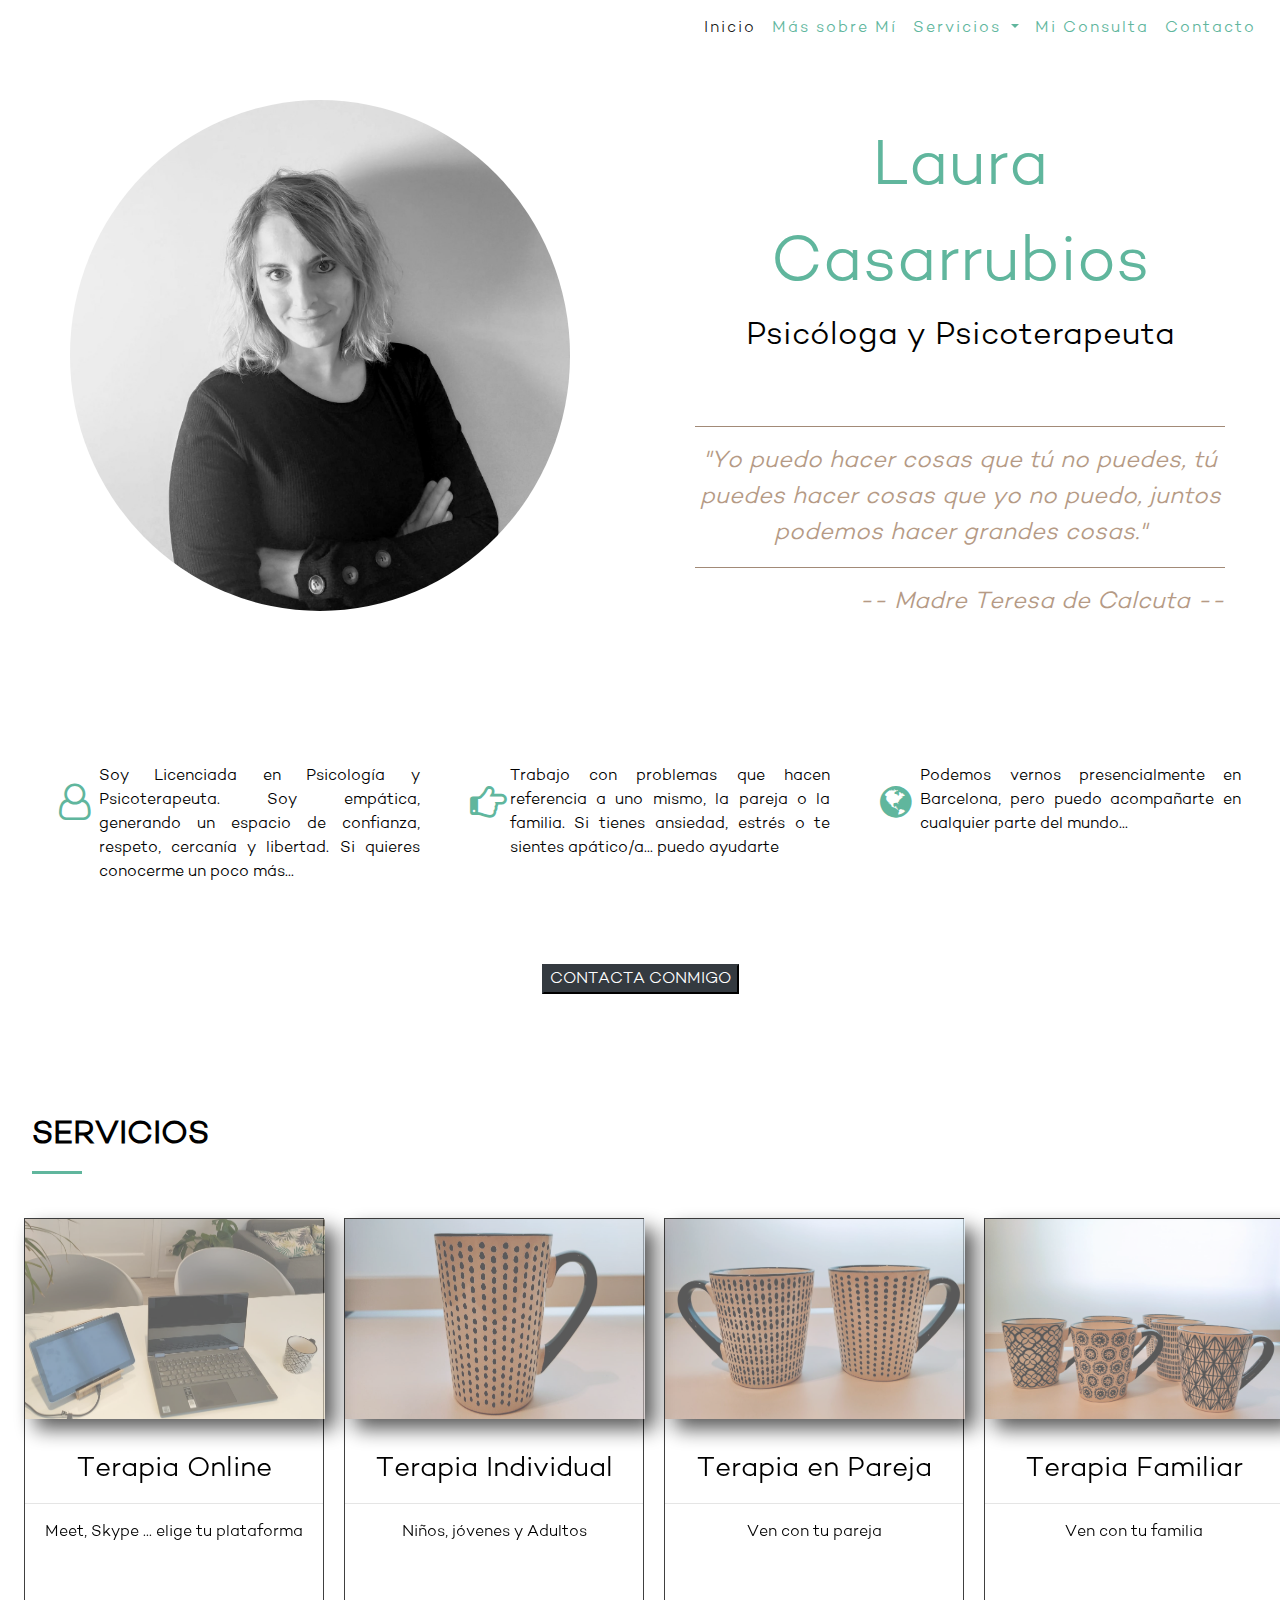
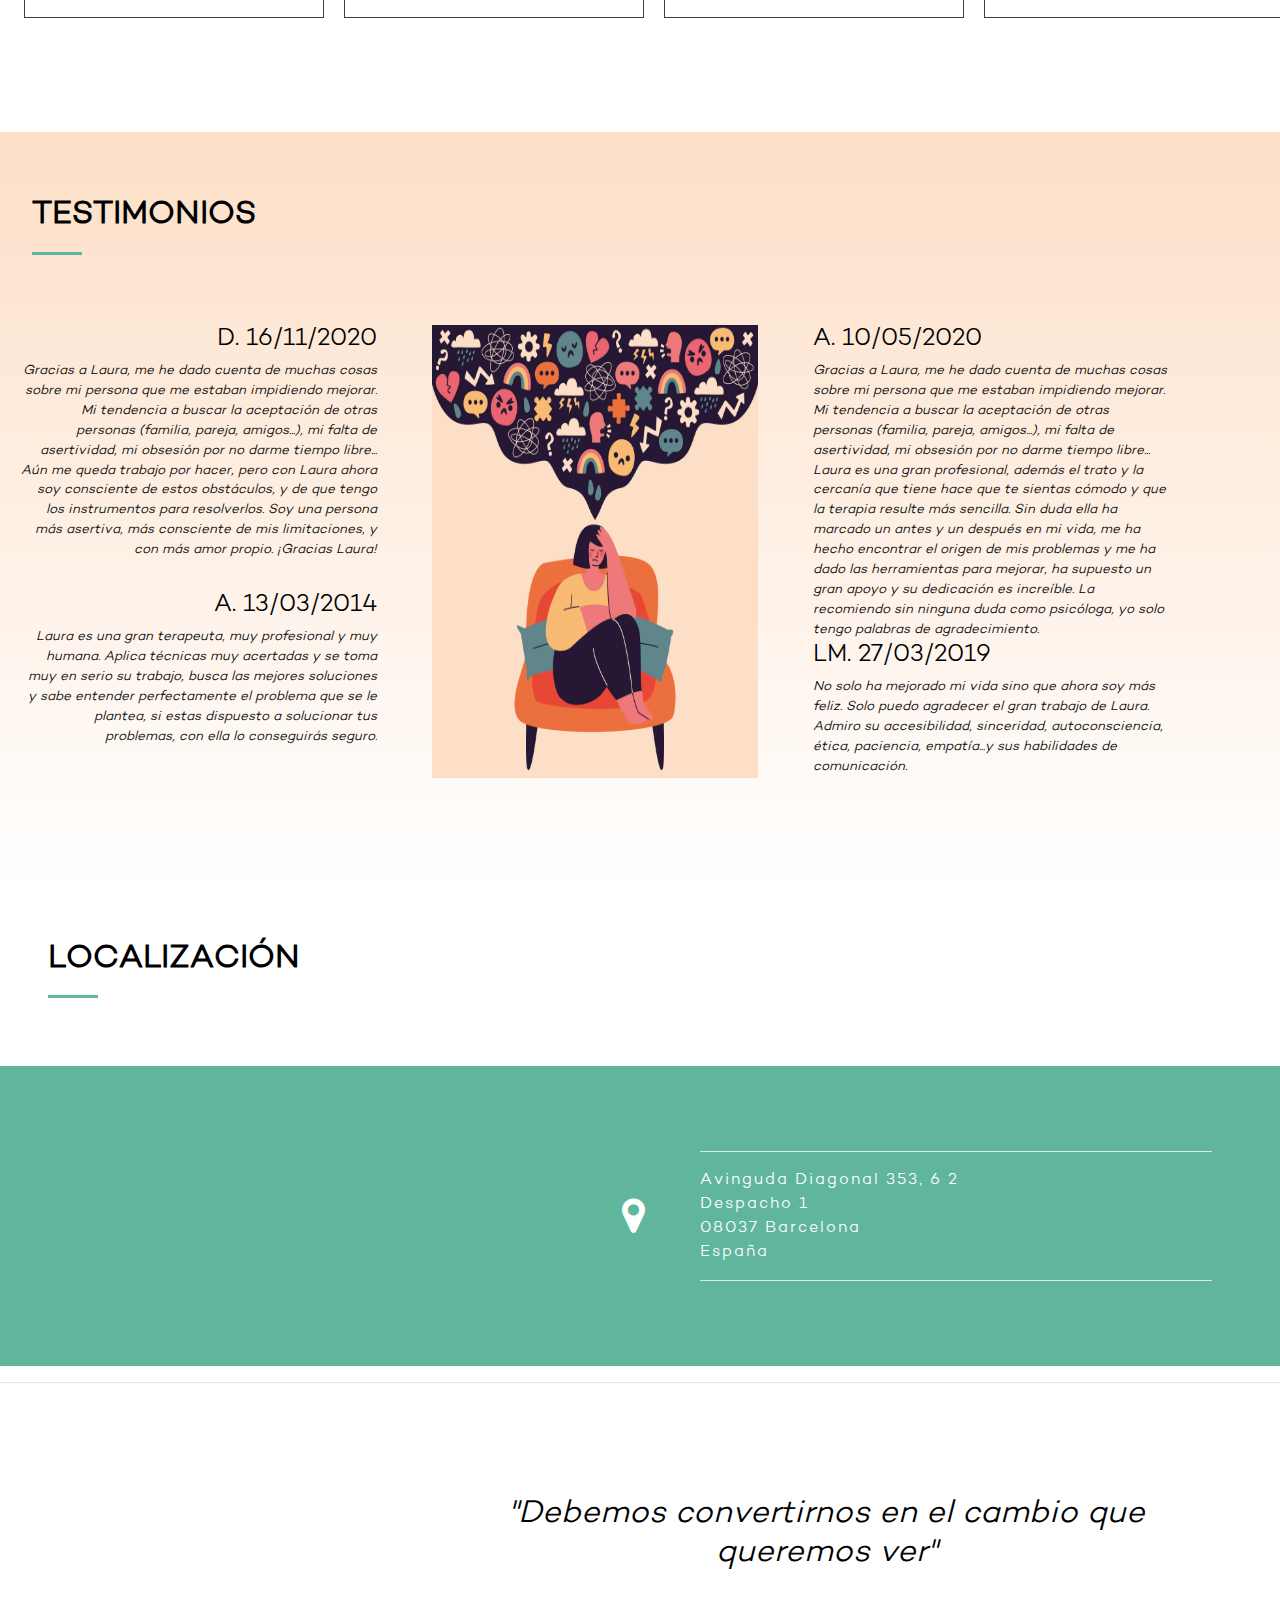
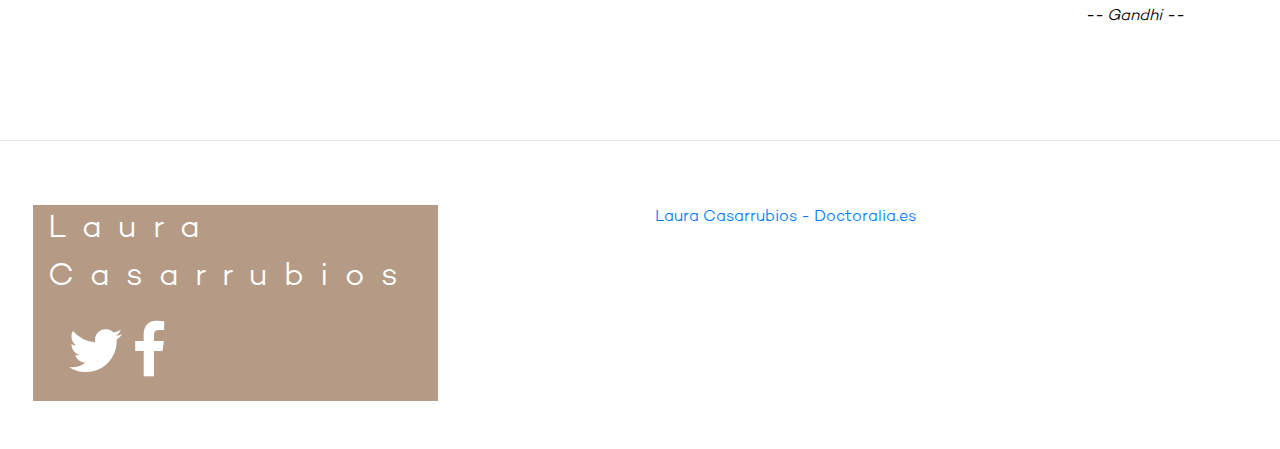
==== Index.html @ c4b0ca65 "Add files via upload" ====
<!DOCTYPE html PUBLIC "-//W3C//DTD XHTML 1.0 Transitional//EN" "http://www.w3.org/TR/xhtml1/DTD/xhtml1-transitional.dtd">
<html xmlns="http://www.w3.org/1999/xhtml"><!-- InstanceBegin template="/Templates/PlantillaPrincipal.dwt" codeOutsideHTMLIsLocked="false" -->
<head>
<meta charset="utf-8">
<meta http-equiv="Content-Type" content="text/html; charset=utf-8">
<meta name="viewport" content="width=device-width, initial-scale=1, shrink-to-fit=no">
    <link rel="icon" href="img/logo-lauracb.jpg">
    <!--ink href="../bootstrap/lobster/OFL.txt" rel="stylesheet"-->
	<title>Psicóloga Laura Casarrubios</title>
    <!-- Bootstrap core CSS -->
    <!--link rel="stylesheet" type="text/css" href="../bootstrap/lobster?family=Lobster"-->
    <!--link rel="stylesheet" href="https://cdnjs.cloudflare.com/ajax/libs/font-awesome/4.7.0/css/font-awesome.min.css"-->
	<link href="bootstrap/css/bootstrap2.css" rel="stylesheet" type="text/css">
    <link rel="stylesheet" href="font-awesome-4.7.0/css/font-awesome.min.css">

    <link rel="stylesheet" href="webfonts/Proza_Display/ProzaDisplay-SemiBold.otf">
    <!--link href="../aos/aos.css" rel="stylesheet"-->
         <script src="bootstrap/js/jquery.min.js"></script>
           <script src="bootstrap/js/bootstrap.min.js"></script>

<!-- InstanceBeginEditable name="doctitle" -->
<title>Laura Casarrubios</title>
<!-- InstanceEndEditable -->
<!-- InstanceBeginEditable name="head" -->
<!-- InstanceEndEditable -->
</head>
<body>
<nav class="navbar navbar-expand-lg navbar-light bg-white fixed-top" style="letter-spacing:2px; font:#60b69d">

		<!--img  class="navbar-brand d-inline-flex" style="max-width:60px" atl="Laura Casarrubios" src="../img/logo-lauracb.jpg"-->

        <button class="navbar-toggler" type="button" data-toggle="collapse" data-target="#navbarCollapse" aria-controls="navbarCollapse" aria-expanded="false" aria-label="Toggle navigation" target="_blank">
          <span class="navbar-toggler-icon"></span>
        </button>
        <div class="collapse navbar-collapse" id="navbarCollapse">
          <ul class="navbar-nav ml-auto justify-content-center">
           <li class="nav-item active">
              <a class="nav-link active" href="Index.html" target="_blank">Inicio<span class="sr-only">(current)</span></a>

            </li>
           <li class="nav-item">
              <a class="nav-link" href="Laura-Casarrubios.html">M&aacute;s sobre M&iacute; <span class="sr-only">(current)</span></a> 
            </li>

	     <li class="nav-item dropdown">
            <!--a class="nav-link dropdown-toggle" id="navbarDropdown" role="button" data-toggle="dropdown" aria-haspopup="true" aria-expanded="false"-->
            <a class="nav-link dropdown-toggle" href="Index.html" id="navbarDropdown" data-toggle="dropdown" aria-haspopup="true" aria-expanded="false">     
             Servicios<span class="sr-only">(current)</span>
            </a>
            <div class="dropdown-menu" aria-labelledby="navbarDropdown">
              <a class="dropdown-item" href="servicios.html#terapia-online">Terapia Online</a>
              <a class="dropdown-item" href="servicios.html#terapia-individual">Terapia Individual</a>
              <a class="dropdown-item" href="servicios.html#terapia-pareja">Terapia de Pareja</a>
              <a class="dropdown-item" href="servicios.html#terapia-familiar">Terapia familiar</a>
            </div>
      	</li>
        <li class="nav-item">
            <a class="nav-link" href="consulta.html">     
             Mi Consulta
            </a>
            <!--div class="dropdown-menu" aria-labelledby="navbarDropdown">
              <a class="dropdown-item" href="hola.html">Visitas en Bacelona</a>
            </div-->
      	</li>       
            <li class="nav-item">
              <a class="nav-link" href="contacto.html">Contacto<span class="sr-only">(current)</span></a> 
            </li>
            <!--li class="nav-item">
              <a class="nav-link" href="hola.html">El Blog<span class="sr-only">(current)</span></a> 
            </li-->
          </ul>
        </div>
     </nav>
     
      <main role="main">
	<!-- InstanceBeginEditable name="EditRegionBody3" -->
    
    <div class="container-fluid" style="padding-top:100px">
        <div class="row" style="position:relative;" id="portada">
        	<div class="col-12 col-lg-6 order-1" style="display:inline-block; text-align:center">
               <div style="display:block">	
               <!--img style="position:fixed; z-index: -1; padding-left: 200px;margin-top: -50px;" src="img/circulo400.png"-->
            	<img class="rounded-circle move" src="img/laura-casarrubios.jpg" style="max-width:500px">
               <h1 style="position:relative;margin-top: -180px;margin-left: 50px; z-index:-1; display:block" class="move2" id="axis2">¿Te puedo ayudar?</h1> 
               </div>
            </div>
           <div class="col-12 col-lg-6 order-2"  style="display:flex; align-items:center; justify-content:center">
           <div class="text-center" style="padding:20px">
           <!--text style="font-family:Lobster; color: #D7CABA--ee9b9b; font-size:xxx-large" >Laura Casarrubios</text-->
           
           <text style="color:#60b69d; font-size:4rem; text-align:center" >Laura Casarrubios</text>
           <br>
           		<text style="text-align: center; font-size:2rem">Psicóloga y Psicoterapeuta</text><br>
                <div>
              <div class="text-center" style="font-style:italic; color:#b59a85; text-align:center;text-align: justify; padding:20px;margin-top: 30px; background-color:transparent; font-size:1.5rem">
  				<p style="position:relative"><hr style="background-color:#b59a85"/>
                	"Yo puedo hacer cosas que tú no puedes, tú puedes hacer cosas que yo no puedo, juntos podemos hacer grandes cosas."
                    <hr style="background-color:#b59a85" /> 
                  <footer style="text-align:right">  -- Madre Teresa de Calcuta --  </footer>
               </p> 
                   
				</div>
                 
                </div>     	
				</div>               
               </div> 
           	</div><!--row-->	      
           </div>
           
           <div class="container-fluid"  style="padding-top:4rem">
    
      <div class="row d-flex" style="padding:1.5rem">
      	<div class="col-12 col-lg-4" style="display:inline-flex; padding-bottom:1.5rem; text-align:justify">
        	<span class="fa fa-user-o" style="color:#60b69d; font-size:36.8px; font-style:normal">
            </span>
            Soy Licenciada en Psicología y Psicoterapeuta. Soy empática, generando un espacio de 
            confianza, respeto, cercanía y libertad. Si quieres conocerme un poco más... 
        </div>
      	<div class="col-12 col-lg-4" style="display:inline-flex; padding-bottom:1.5rem; text-align:justify">
        	<span class="fa fa-hand-o-right" style="color:#60b69d; font-size:36.8px; font-style:normal">
            </span>
            Trabajo con problemas que hacen referencia a uno mismo, la pareja o la familia. 
            Si tienes ansiedad, estrés o te sientes apático/a... puedo ayudarte
        </div>
      	<div class="col-12 col-lg-4" style="display:inline-flex; padding-bottom:1.5rem; text-align:justify">
        	<span class="fa fa-globe" style="color:#60b69d; font-size:36.8px; font-style:normal">
            </span>
            Podemos vernos presencialmente en Barcelona, pero puedo acompañarte en cualquier parte del mundo...
        </div>
      </div>
      <div class="row" style="justify-content: center; padding:2rem">
        <button class="btn-dark">CONTACTA CONMIGO</button>
      </div>
    </div>
    
    <div class="container-fluid bgimg-1" style="padding-top:90px; padding-bottom:90px; background-color:white">    
    <div class="row" style="padding-left:2rem">
        	<div class="section-title" data-aos="fade-left">
         		 <h2>Servicios</h2>
          			<p>
          	        
          			</p>
       		</div>
        </div>
    <div class="row justify-content-center">
           		<!--div class="col  d-none d-lg-block" style="margin-left:300px; margin-right:300px"-->

             <div class="col col-lg-3 d-lg-block order-1" style="padding:1.5rem">
                <!--div class="flip-card" style="width:auto; height:250px"-->
                     <div class="flip-card">
                    	<div class="flip-card-inner">
                        	<div class="flip-card-front">
                				<img class="img-tarjeta" src="img/terapia-online.jpg">
                                	<h3><br>Terapia Online</h3>
                              	<p><hr>
                                Meet, Skype ... elige tu plataforma</p>
                            </div>
                            <div class="flip-card-back">
                            	<h1>Terapia Online</h1>
                              	<p>tatatatata</p>
                              	<a class="btn-lg btn-block text-white" style="font-size:xx-large" href="https://www.doctoralia.es/laura-casarrubios/psicologo-psicopedagogo/barcelona">
								<div class="fa fa-calendar" style="font-size:40px"></div> Pide Cita </a>
                            </div> 
                        </div>                
                    </div>
                </div>
             
             
             
             <div class="col col-lg-3 d-lg-block order-2" style="padding:1.5rem">
                <!--div class="flip-card" style="width:auto; height:250px"-->
                     <div class="flip-card">
                    	<div class="flip-card-inner">
                        	<div class="flip-card-front">
                				<img class="img-tarjeta" src="img/terapia-individual.jpg">
                                	<h3><br>Terapia Individual</h3>
                              	<p><hr>
                                Niños, jóvenes y Adultos</p>
                            </div>
                            <div class="flip-card-back">
                            	<h1>Terapia Individual</h1>
                              	<p>tatatatata</p>
                              	<a class="btn-lg btn-block text-white" style="font-size:xx-large" href="https://www.doctoralia.es/laura-casarrubios/psicologo-psicopedagogo/barcelona">
								<div class="fa fa-calendar" style="font-size:40px"></div> Pide Cita </a>
                            </div> 
                        </div>                
                    </div>
                </div>
                

                <div class="col col-lg-3 d-lg-block order-3" style="padding:1.5rem">
                <!--div class="flip-card" style="width:auto; height:250px"-->
                     <div class="flip-card">
                    	<div class="flip-card-inner">
                        	<div class="flip-card-front">
                				<img class="img-tarjeta" src="img/terapia-pareja.jpg">
                                	<h3><br>Terapia en Pareja</h3>
                              	<p><hr>
                                Ven con tu pareja</p>
                            </div>
                            <div class="flip-card-back">
                            	<h1>Terapia en Pareja</h1>
                              	<p>tatatatata</p>
                              	<a class="btn-lg btn-block text-white" style="font-size:xx-large" href="https://www.doctoralia.es/laura-casarrubios/psicologo-psicopedagogo/barcelona">
								<div class="fa fa-calendar" style="font-size:40px"></div> Pide Cita </a>
                            </div> 
                        </div>                
                    </div>
                </div>
                

            
                <div class="col col-lg-3 d-lg-block order-4" style="padding:1.5rem">
                <!--div class="flip-card" style="width:auto; height:250px"-->
                     <div class="flip-card">
                    	<div class="flip-card-inner">
                        	<div class="flip-card-front">
                				<img class="img-tarjeta" src="img/terapia-familiar.jpg">
                                	<h3><br>Terapia Familiar</h3>
                              	<p><hr>
                                Ven con tu familia</p>
                            </div>
                            <div class="flip-card-back">
                            	<h1>Terapia Familiar</h1>
                              	<p>tatatatata</p>
                              	<a class="btn-lg btn-block text-white" style="font-size:xx-large" href="https://www.doctoralia.es/laura-casarrubios/psicologo-psicopedagogo/barcelona">
								<div class="fa fa-calendar" style="font-size:40px"></div> Pide Cita </a>
                            </div> 
                        </div>                
                    </div>
                </div>
           </div>       
            
    </div>
    
    
    
    
    <div class="container-fluid"  style="padding-top:4rem; padding-bottom:4rem; background:linear-gradient(#FDDFC7,#FFFFFF);font-size:smaller">
    
        <div class="row" style="padding-left:2rem">
        	<div class="section-title" data-aos="fade-left">
         		 <h2>Testimonios</h2>
          			<p>
          	        
          			</p>
       		</div>
        </div>
        
        
        <div class="row">
        
        	<div class="col-12 col-lg-4 d-flex row justify-content-end" style="padding:50px">
            	<div class="d-flex row align-content-start justify-content-end">
               	 	<h4>D. 16/11/2020</h4>
               		 <span style="text-align:right; font-style:italic ">Gracias a Laura, me he dado cuenta de muchas cosas sobre mi persona que me estaban impidiendo mejorar. Mi tendencia a buscar la aceptación de otras personas (familia, pareja, amigos...), mi falta de asertividad, mi obsesión por no darme tiempo libre...
						Aún me queda trabajo por hacer, pero con Laura ahora soy consciente de estos obstáculos, y de que tengo los instrumentos para resolverlos. Soy una persona más asertiva, más consciente de mis limitaciones, y con más amor propio. ¡Gracias Laura!  
					</span>
                </div>
                <div class="d-flex row align-content-start justify-content-end">
               		 <h4>A. 13/03/2014</h4>
		                <span style="text-align:right; font-style:italic">
							Laura es una gran terapeuta, muy profesional y muy humana. Aplica técnicas muy acertadas y se toma muy en serio su trabajo, busca las mejores soluciones y sabe entender perfectamente el problema que se le plantea, si estas dispuesto a solucionar tus problemas, con ella lo conseguirás seguro. 
						</span>
               	 </div>
            </div>
            
            <div class="col-12 col-lg-4 d-flex row justify-content-end" style="padding:50px">
            	<img class="img-fluid" src="img/3811637.jpg" />
            </div>
            
          	<div class="col-12 col-lg-4 d-flex row justify-content-start" style="padding:50px">
            	<div class="d-flex row align-content-start justify-content-start">
               		 <h4>A. 10/05/2020</h4>
               		 <span style="text-align:left; font-style:italic ">Gracias a Laura, me he dado cuenta de muchas cosas sobre mi persona que me estaban impidiendo mejorar. Mi tendencia a buscar la aceptación de otras personas (familia, pareja, amigos...), mi falta de asertividad, mi obsesión por no darme tiempo libre...
						Laura es una gran profesional, además el trato y la cercanía que tiene hace que te sientas cómodo y que la terapia resulte más sencilla. Sin duda ella ha marcado un antes y un después en mi vida, me ha hecho encontrar el origen de mis problemas y me ha dado las herramientas para mejorar, ha supuesto un gran apoyo y su dedicación es increíble. 
						La recomiendo sin ninguna duda como psicóloga, yo solo tengo palabras de agradecimiento. </span>
				</div>
           		<div class="d-flex row align-content-start justify-content-start">
               		 <h4>LM. 27/03/2019 </h4>
               		 <span style="text-align:left; font-style:italic ">
						No solo ha mejorado mi vida sino que ahora soy más feliz. Solo puedo agradecer el gran trabajo de Laura. Admiro su accesibilidad, sinceridad, autoconsciencia, ética, paciencia, empatía...y sus habilidades de comunicación.                 
					</span>
            	</div>
             </div>
    	</div><!--row-->
    </div>  <!--container-->
    
    <!--hr role="separator" /-->   
    
    <!--div class="row" style="padding-left:2rem"-->
        	<div class="section-title" data-aos="fade-left" style="padding:3rem">
         		 <h2>Localización</h2>
          			<p>
          	        
          			</p>
       		</div>
    <!--/div-->    
    
  <div class="container-fluid"  style="background-color:#60b69d">  
  
  	<div class="row d-flex justify-content-around align-items-center">
    
    	<div class="col col-lg-4">
            <div class="container-fluid">        
               <!--iframe src="https://www.google.com/maps/embed?pb=!1m18!1m12!1m3!1d2993.270618703132!2d2.173574650038424!3d41.38992900370048!2m3!1f0!2f0!3f0!3m2!1i1024!2i768!4f13.1!3m3!1m2!1s0x12a4a2fac7782a89%3A0x71f4da6e620ce1a2!2sRonda%20de%20Sant%20Pere%2C%2040%2C%2008010%20Barcelona!5e0!3m2!1ses!2ses!4v1607807406608!5m2!1ses!2ses" 
               width="100%" frameborder="0" style="border:0;" allowfullscreen="" aria-hidden="false" tabindex="0">
               </iframe-->
               <iframe src="https://www.google.com/maps/embed?pb=!1m18!1m12!1m3!1d2992.920221623321!2d2.162641714661749!3d41.397538879263145!2m3!1f0!2f0!3f0!3m2!1i1024!2i768!4f13.1!3m3!1m2!1s0x12a4a2eb33059955%3A0xee38ac50e3e9e203!2sAvenida%20Diagonal%2C%20353%2C%2008037%20Barcelona!5e0!3m2!1ses!2ses!4v1611489146618!5m2!1ses!2ses" width="400" height="300" frameborder="0" style="border:0;" allowfullscreen="" aria-hidden="false" tabindex="0"></iframe>
			</div>  
         </div> 
         
		 <div class="col-6 align-items-center" style="background-color:#60b69d">
            <!--hr style="background-color:white" /-->
            <div class="row align-items-center">
            	<div class="col-1">
                	<i class="fa fa-map-marker" style="font-size:40px; color:white"> </i>
                </div>
                <div class="col" style="padding-left:60px">
                	<hr style="background-color:white" />
               		<p style="top:50%;letter-spacing:2px;color:white; size:1.5rem">
            	   	Avinguda Diagonal 353, 6 2 <br />
                    Despacho 1 <br />
			    	08037 Barcelona<br />
                    España<br />
             		</p>
                    <hr style="background-color:white" />
                </div>
         	</div> <!--row-->  
            <!--hr style="background-color:white" /--> 
    	 </div> <!--col-->
  </div>
  </div>
    
     <hr role="separator" />       
   
    
    
   <div class="container-fluid bgimg-1" style="padding:4rem">
    		<div class="row d-flex justify-content-end" style="padding:2rem; font-style:italic; text-align:center">
        		<div class="col-8 text-center">
        			<h2 style="bottom:200px; text-align:center">
                    	"Debemos convertirnos en el cambio que queremos ver"
                    </h2>
            		<br />
            		<footer style="text-align:right; bottom:200px; alignment-adjust:right">-- Gandhi --</footer>
            	</div>
       		</div>
    </div> 
    
         <hr role="separator" />       
         
       
	
	<!-- InstanceEndEditable -->

    
    <!--div id="pie" class="container-fluid" style="background-color:#ee9b9b45"; marron:#e8ca95;verde:#60b69d -->
    <div class="container-fluid"  style="padding:3rem">
      <div class="row justify-content-between">
        <div class="col col-lg-4" style="color:white; background-color:#b59a85">
        <!--div class="col" style="color:white; background-color:#b59a85; margin-left:2rem"-->
        	<div style="word-spacing: 1.5;font-size:xx-large; letter-spacing:1rem; display:block" >Laura Casarrubios</div>
            <!--div style="">
           		 c/ Ronda de Sant Pere, 40, 08010 Barcelona<br  />
           		 las redes sociales<br />
            </div-->
           <div style=""> 
            <span class="fa fa-twitter" style="color:white; background-color:transparent; font-size:60px"></span>
            <span class="fa fa-facebook" style="color:white; background-color:transparent; font-size:60px"></span>
           </div> 
        </div>
        <!--div class="col col-2">
  
    	</div-->
        <div class="col col-lg-6">
        	<!--iframe frameborder="0" scrolling="no" allowtransparency="true" data-id="pwzqynmatt" src="//www.doctoralia.es/ajax/marketing/doctor/widget/big_with_calendar/ana-porras-arnao/null?customUtm=null&amp;id=pwzqynmatt&amp;header=null&amp;content=null&amp;fullwidth=null&amp;referer=https%3A%2F%2Fanaporraspsicologia.com%2F&amp;hide_branding=true&amp;widget_position=bottom&amp;opinion=false" style="border: none; overflow: hidden; width: 100%; height: 672px;"></iframe>
           <script>!function($_x,_s,id){var js,fjs=$_x.getElementsByTagName(_s)[0];if(!$_x.getElementById(id)){js = $_x.createElement(_s);js.id = id;js.src = "//platform.docplanner.com/js/widget.js";fjs.parentNode.insertBefore(js,fjs);}}(document,"script","zl-widget-s");</script--> 
  
  			<a id="zl-url" class="zl-url" href="https://www.doctoralia.es/laura-casarrubios/psicologo-psicopedagogo/barcelona" rel="nofollow" data-zlw-doctor="laura-casarrubios" data-zlw-type="big_with_calendar" data-zlw-opinion="false" data-zlw-hide-branding="true">Laura Casarrubios - Doctoralia.es</a><script>!function($_x,_s,id){var js,fjs=$_x.getElementsByTagName(_s)[0];if(!$_x.getElementById(id)){js = $_x.createElement(_s);js.id = id;js.src = "//platform.docplanner.com/js/widget.js";fjs.parentNode.insertBefore(js,fjs);}}(document,"script","zl-widget-s");</script>
  
        </div>
      </div>
    </div>
    <!--pie-->
     
    </main>

                        <script src="bootstrap/js/jquery.min.js"></script>
           <script src="bootstrap/js/bootstrap.min.js"></script> 

               <script src="https://ajax.googleapis.com/ajax/libs/jquery/3.4.1/jquery.min.js"></script>
    <script>window.jQuery || document.write('<script src="../../../../assets/js/vendor/jquery-slim.min.js"><\/script>')</script>
    <!--script src="../bootstrap/js/popper.js"></script-->
    <script src="bootstrap/js/popper.js"></script>
    <script src="bootstrap/js/bootstrap.bundle.min.js"></script>
    <script src="bootstrap/js/bootstrap.bundle.js"></script>
    <script src="bootstrap/js/bootstrap.js"></script>  
    <!--script src="../aos/aos.js"></script-->   


     
</body>
<!-- InstanceEnd --></html>
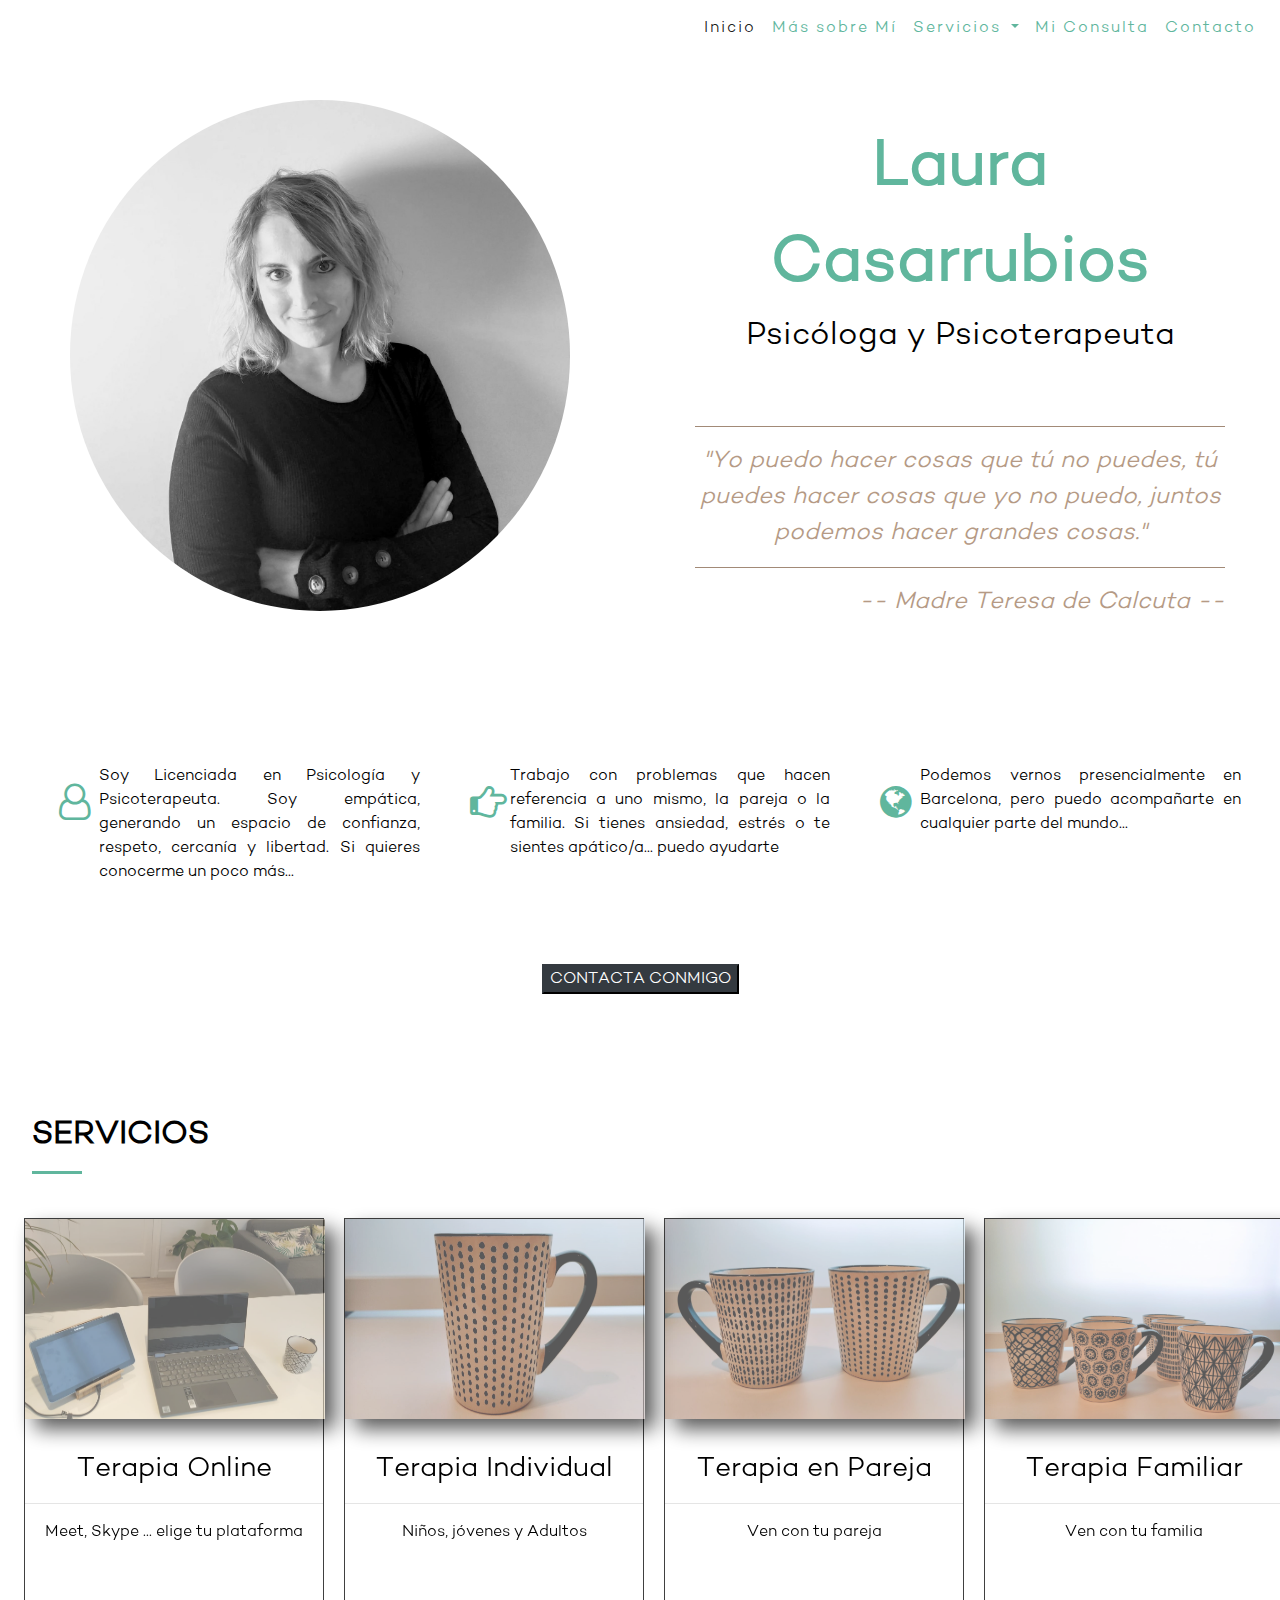
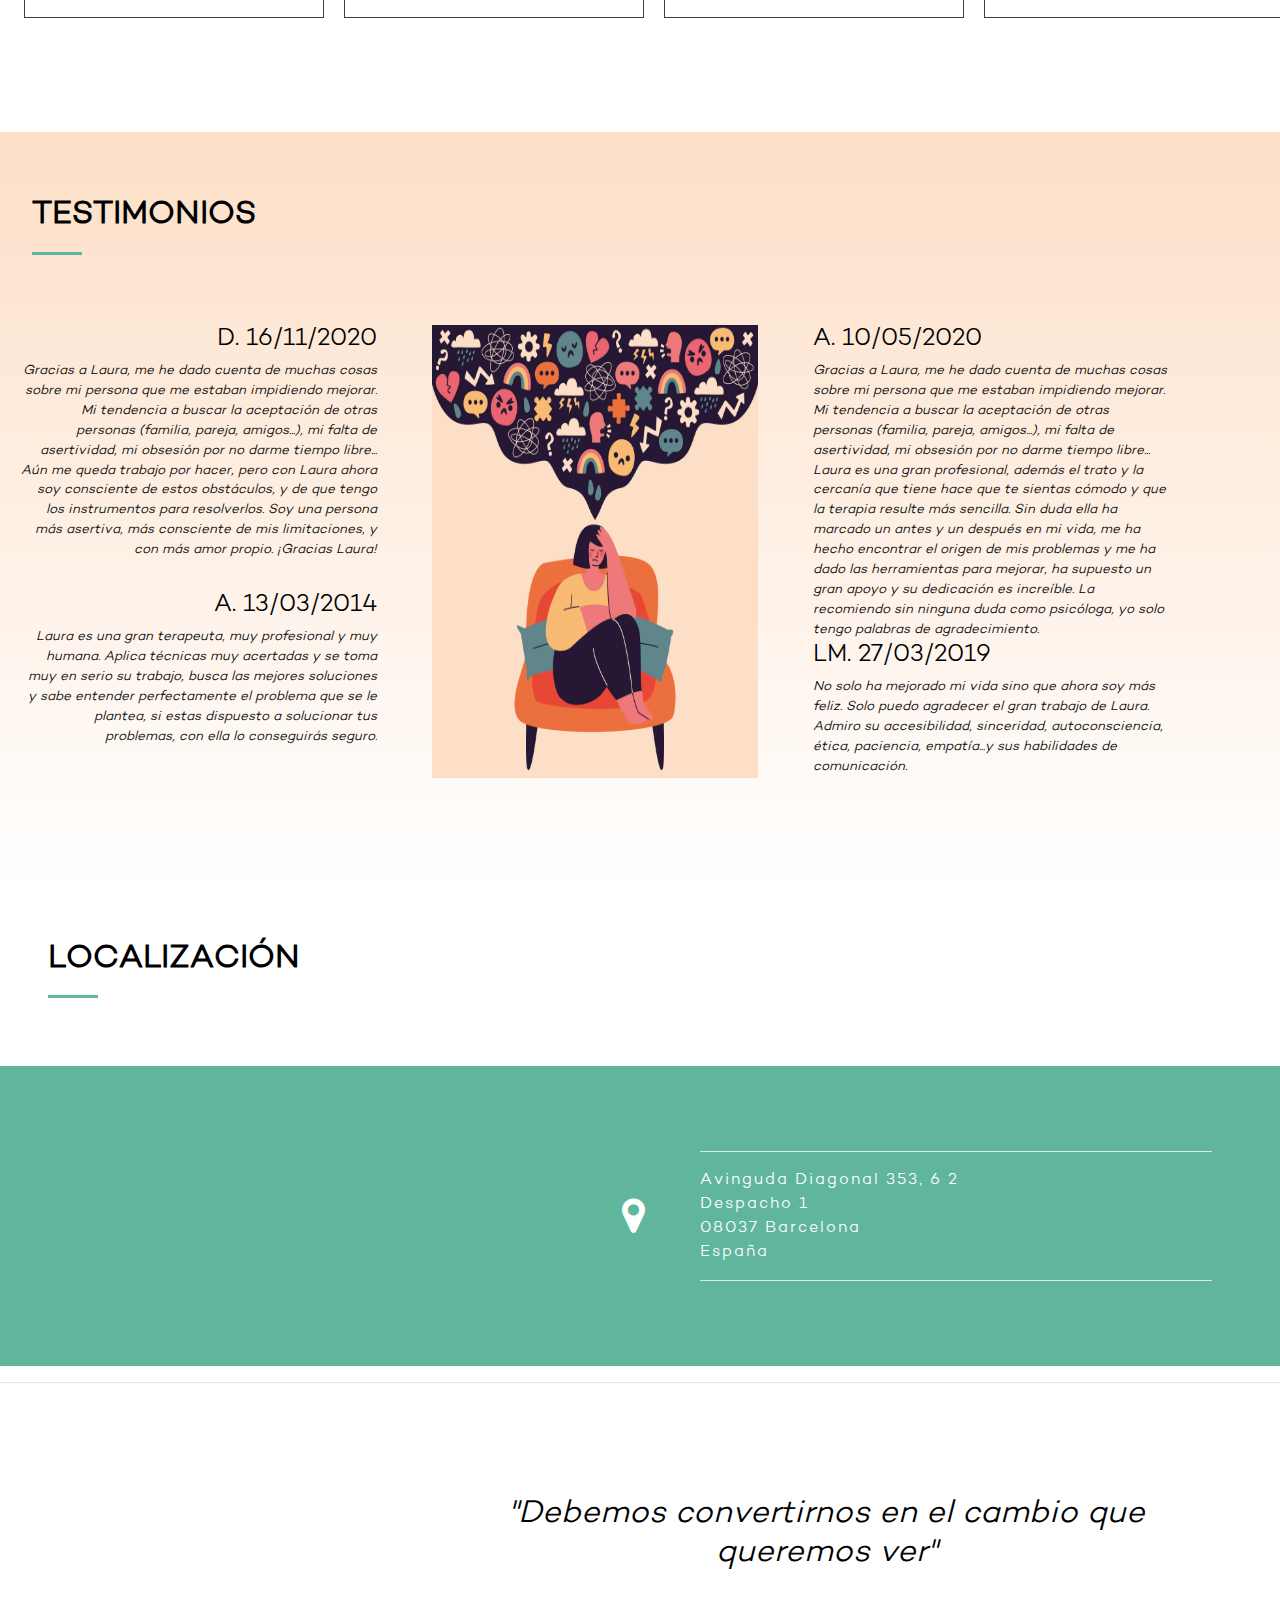
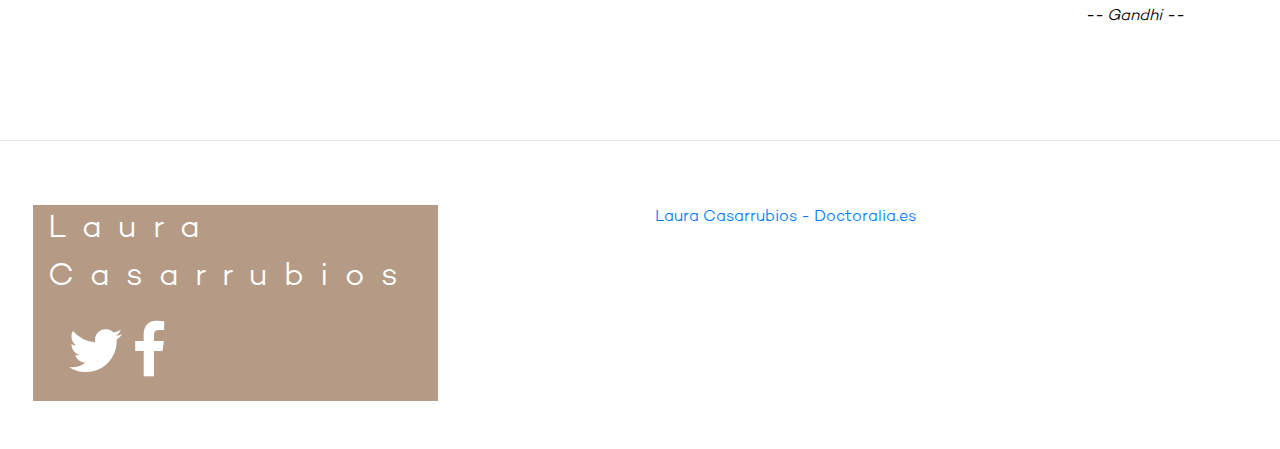
==== commit 5a2cb8a4: "Add files via upload" ====
--- a/Index.html
+++ b/Index.html
@@ -88,7 +88,7 @@
            <div class="text-center" style="padding:20px">
            <!--text style="font-family:Lobster; color: #D7CABA--ee9b9b; font-size:xxx-large" >Laura Casarrubios</text-->
            
-           <text style="color:#60b69d; font-size:4rem; text-align:center" >Laura Casarrubios</text>
+           <text style="color: #60b69d; font-size: 4rem; text-align: center; font-weight: bold;" >Laura Casarrubios</text>
            <br>
            		<text style="text-align: center; font-size:2rem">Psicóloga y Psicoterapeuta</text><br>
                 <div>
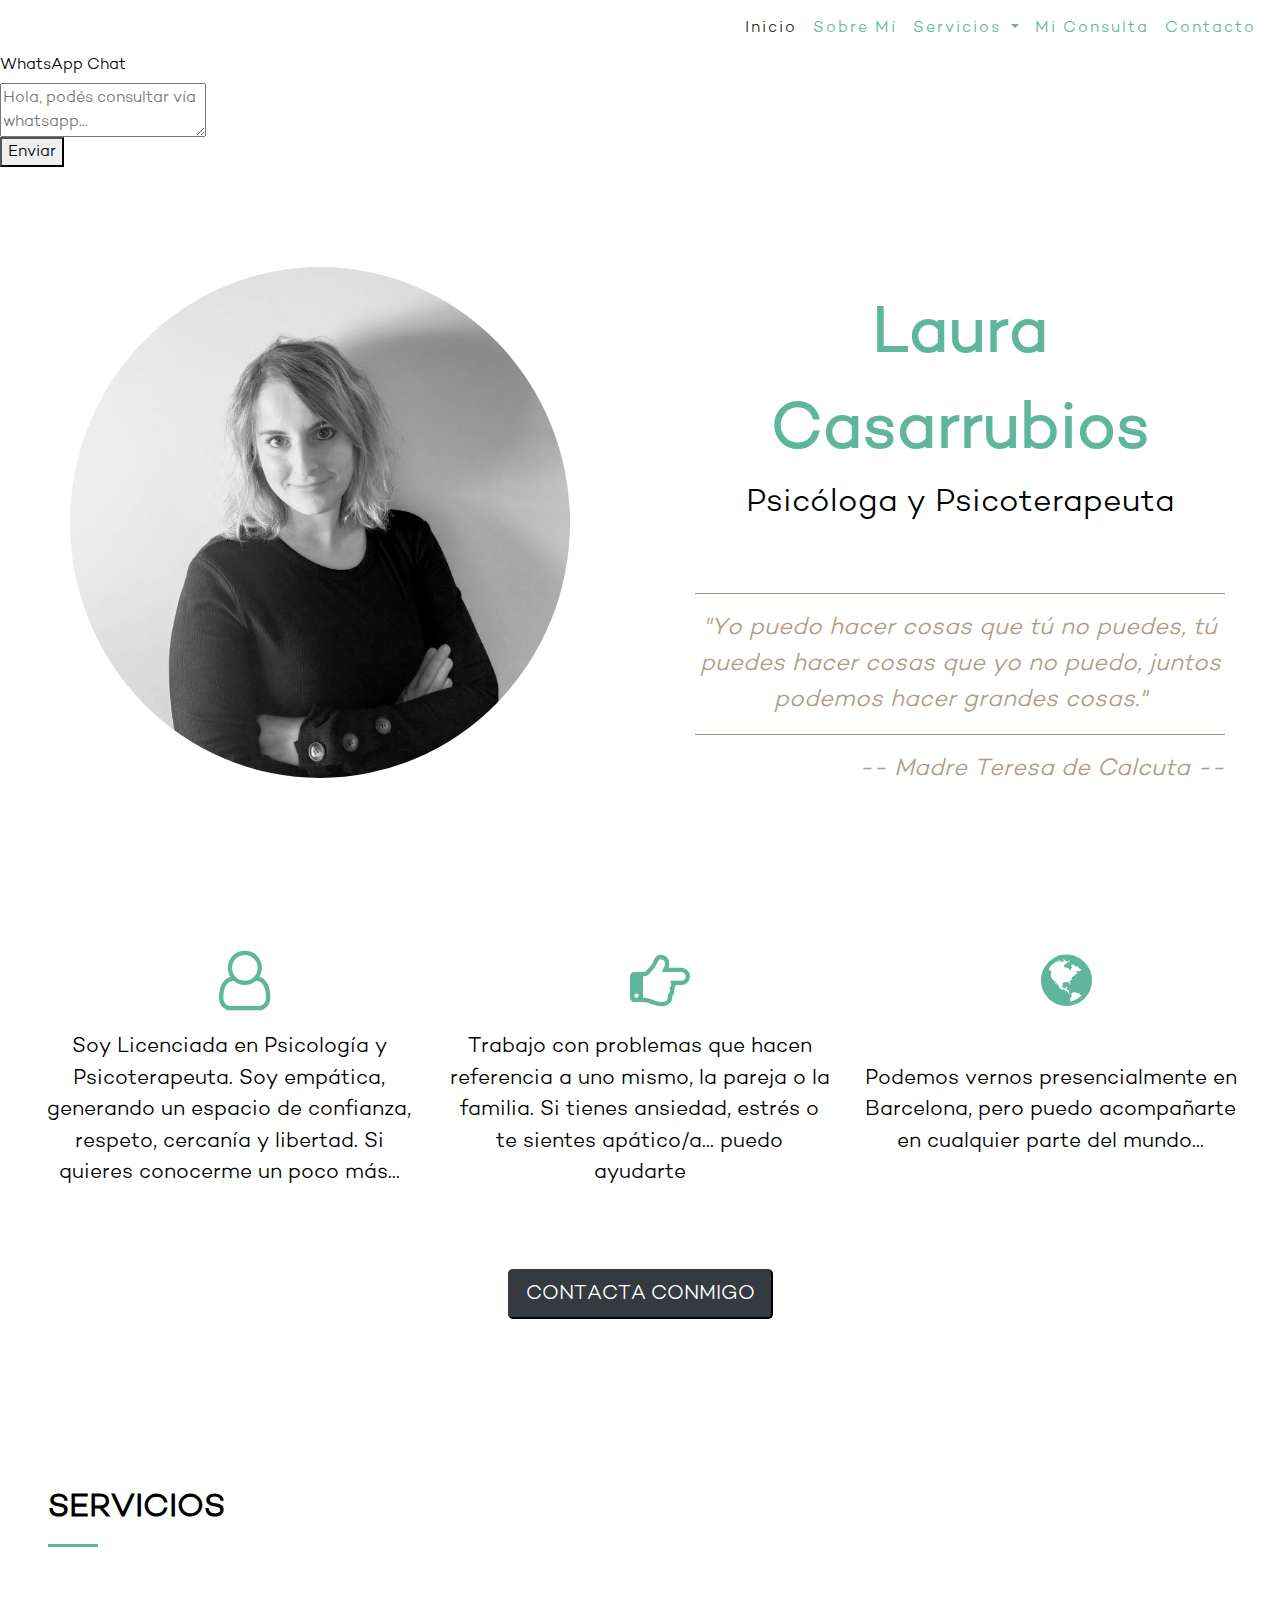
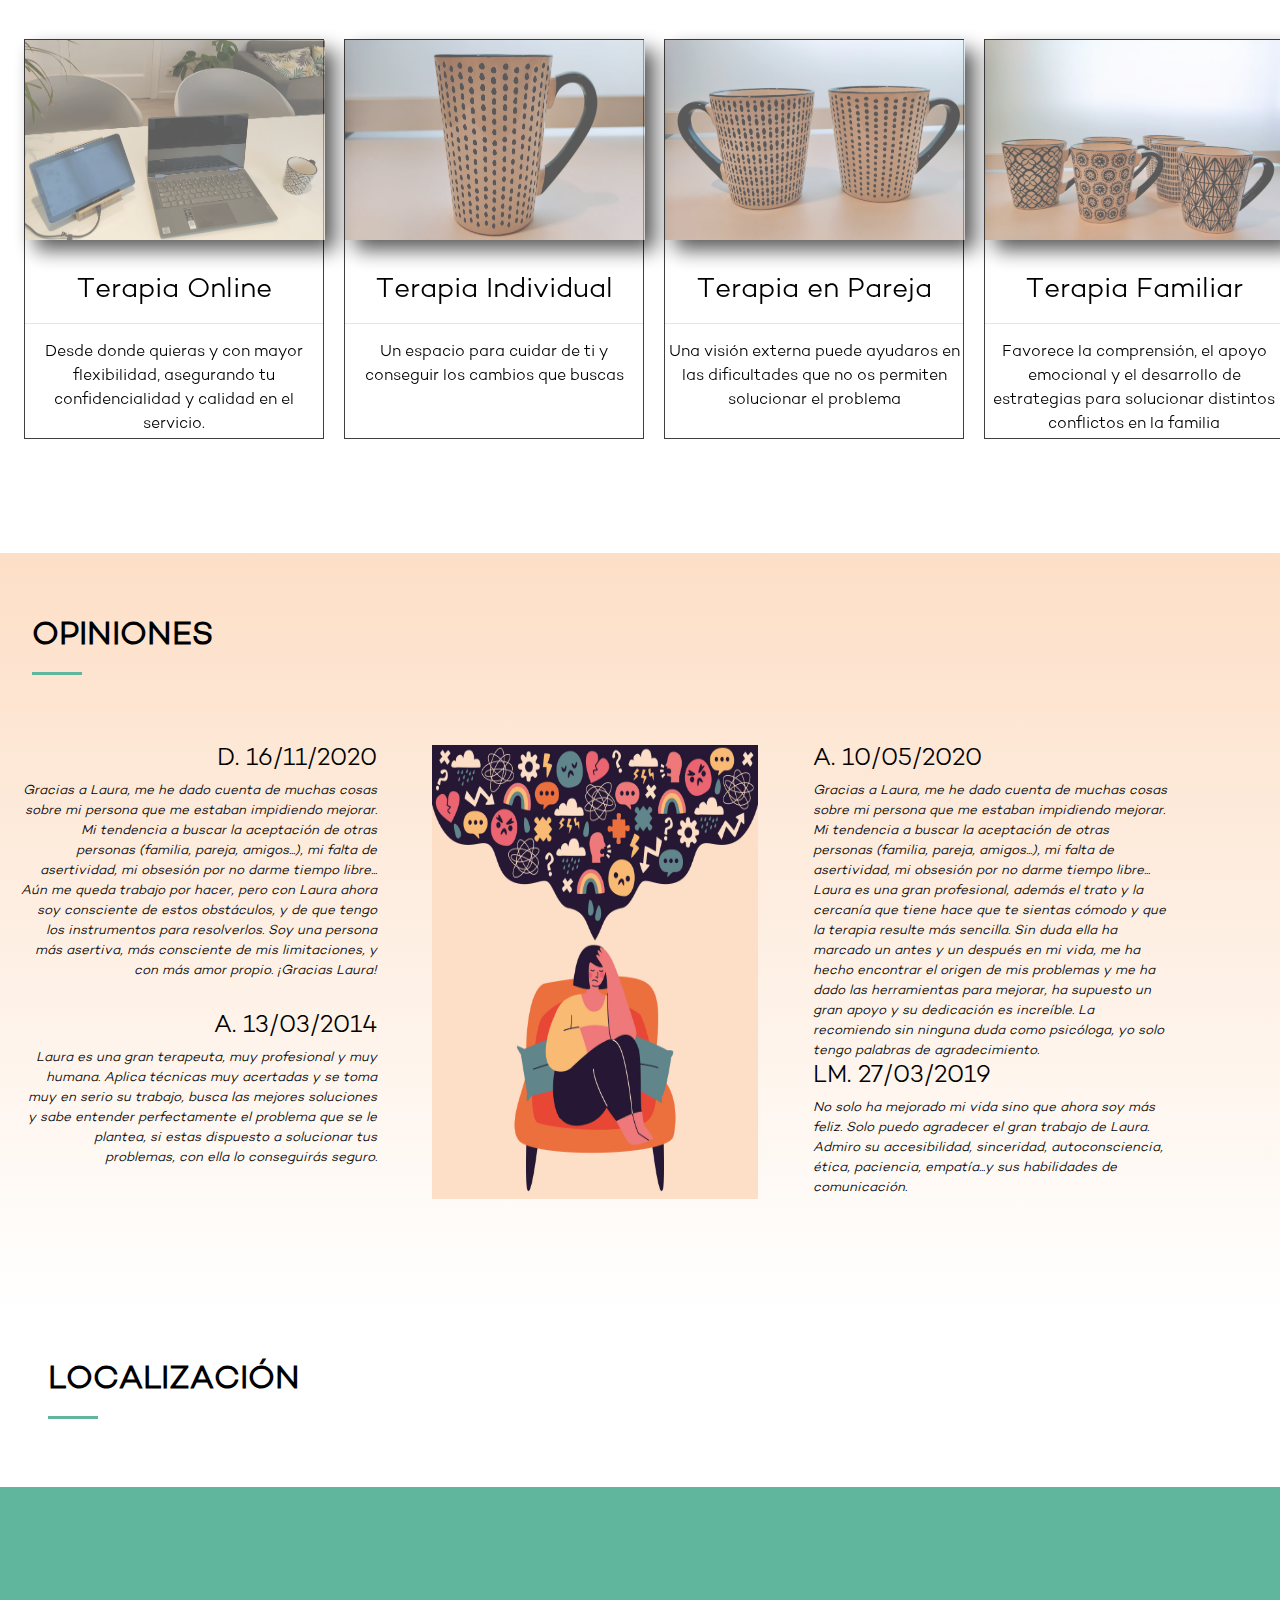
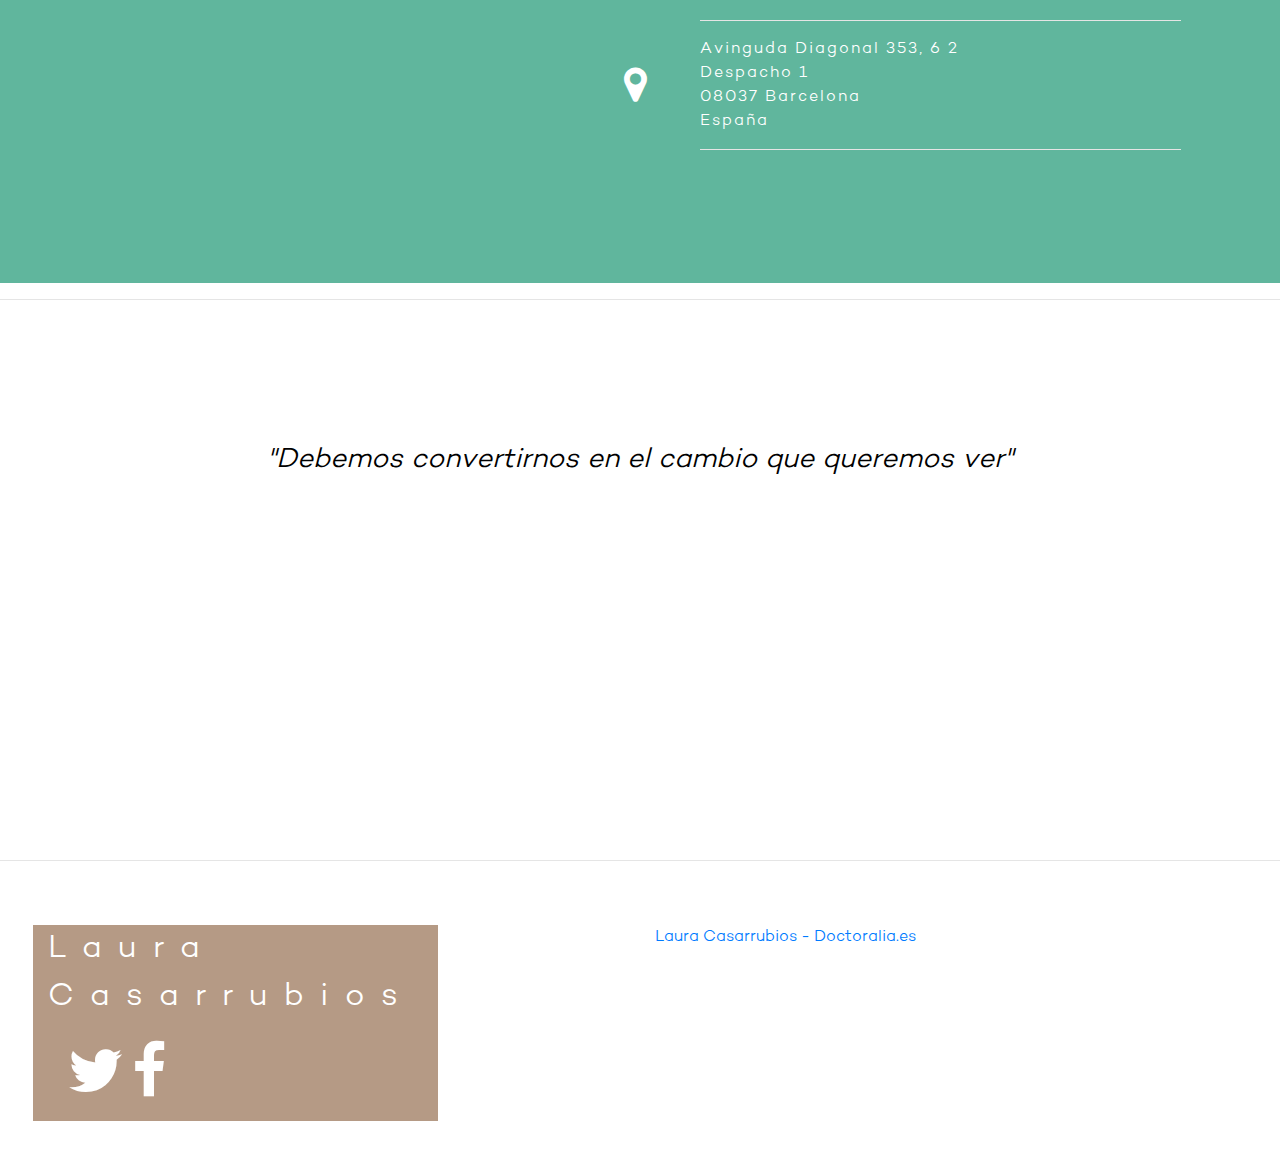
==== commit 1707c7db: "Add files via upload" ====
--- a/Index.html
+++ b/Index.html
@@ -12,6 +12,7 @@
     <!--link rel="stylesheet" href="https://cdnjs.cloudflare.com/ajax/libs/font-awesome/4.7.0/css/font-awesome.min.css"-->
 	<link href="bootstrap/css/bootstrap2.css" rel="stylesheet" type="text/css">
     <link rel="stylesheet" href="font-awesome-4.7.0/css/font-awesome.min.css">
+    <!--link href="../aos/aos.css" rel="stylesheet"-->
 
     <link rel="stylesheet" href="webfonts/Proza_Display/ProzaDisplay-SemiBold.otf">
     <!--link href="../aos/aos.css" rel="stylesheet"-->
@@ -39,12 +40,12 @@
 
             </li>
            <li class="nav-item">
-              <a class="nav-link" href="Laura-Casarrubios.html">M&aacute;s sobre M&iacute; <span class="sr-only">(current)</span></a> 
+              <a class="nav-link" href="Laura-Casarrubios.html">Sobre M&iacute; <span class="sr-only">(current)</span></a> 
             </li>
 
 	     <li class="nav-item dropdown">
             <!--a class="nav-link dropdown-toggle" id="navbarDropdown" role="button" data-toggle="dropdown" aria-haspopup="true" aria-expanded="false"-->
-            <a class="nav-link dropdown-toggle" href="Index.html" id="navbarDropdown" data-toggle="dropdown" aria-haspopup="true" aria-expanded="false">     
+            <a class="nav-link dropdown-toggle" href="" id="navbarDropdown" data-toggle="dropdown" aria-haspopup="true" aria-expanded="false">     
              Servicios<span class="sr-only">(current)</span>
             </a>
             <div class="dropdown-menu" aria-labelledby="navbarDropdown">
@@ -73,7 +74,30 @@
      </nav>
      
       <main role="main">
+      <div id="float-cta">
+    <span>Env&iacute;ame un whatsapp!</span>
+    <a href="javascript:void(0);">
+        <i class="fa fa-whatsapp" aria-hidden="true"></i>
+        <i class="fa fa-times" aria-hidden="true"></i>
+    </a>
+    <div class="whatsapp-msg-container">
+        <div class="whatsapp-msg-header">
+            <h6>WhatsApp Chat</h6>
+        </div>
+        <div class="whatsapp-msg-body">
+            <textarea name="whatsapp-msg" class="whatsapp-msg-textarea" placeholder="Hola, podés consultar vía whatsapp..."></textarea>
+        </div>
+        <div class="whatsapp-msg-footer">
+            <button type="button" class="btn-whatsapp-send">Enviar</button>
+        </div>
+    </div>
+</div>
 	<!-- InstanceBeginEditable name="EditRegionBody3" -->
+    <!--div style="right:20px; left:auto; bottom: 8px; position:fixed"> 
+            <span class="fa fa-whatsapp" style="color:#60b69d; background-color:transparent; font-size:60px" onclick=""></span>
+    </div-->
+    
+    
     
     <div class="container-fluid" style="padding-top:100px">
         <div class="row" style="position:relative;" id="portada">
@@ -109,39 +133,42 @@
            
            <div class="container-fluid"  style="padding-top:4rem">
     
-      <div class="row d-flex" style="padding:1.5rem">
-      	<div class="col-12 col-lg-4" style="display:inline-flex; padding-bottom:1.5rem; text-align:justify">
-        	<span class="fa fa-user-o" style="color:#60b69d; font-size:36.8px; font-style:normal">
+      <div class="row d-flex" style="padding:1.5rem; font-size:21px">
+      	<div class="col-12 col-lg-4" style="display:grid; padding-bottom:1.5rem; text-align:center; justify-items:center">
+        	<span class="fa fa-user-o" style="color:#60b69d; font-size:60px; font-style:normal">
             </span>
             Soy Licenciada en Psicología y Psicoterapeuta. Soy empática, generando un espacio de 
             confianza, respeto, cercanía y libertad. Si quieres conocerme un poco más... 
         </div>
-      	<div class="col-12 col-lg-4" style="display:inline-flex; padding-bottom:1.5rem; text-align:justify">
-        	<span class="fa fa-hand-o-right" style="color:#60b69d; font-size:36.8px; font-style:normal">
+      	<div class="col-12 col-lg-4" style="display:grid; padding-bottom:1.5rem; text-align:center; justify-items:center">
+        	<span class="fa fa-hand-o-right" style="color:#60b69d; font-size:60px; font-style:normal">
             </span>
             Trabajo con problemas que hacen referencia a uno mismo, la pareja o la familia. 
             Si tienes ansiedad, estrés o te sientes apático/a... puedo ayudarte
         </div>
-      	<div class="col-12 col-lg-4" style="display:inline-flex; padding-bottom:1.5rem; text-align:justify">
-        	<span class="fa fa-globe" style="color:#60b69d; font-size:36.8px; font-style:normal">
+      	<div class="col-12 col-lg-4" style="display:grid; padding-bottom:1.5rem; text-align:center; justify-items:center">
+        	<span class="fa fa-globe" style="color:#60b69d; font-size:60px; font-style:normal">
             </span>
             Podemos vernos presencialmente en Barcelona, pero puedo acompañarte en cualquier parte del mundo...
         </div>
       </div>
       <div class="row" style="justify-content: center; padding:2rem">
-        <button class="btn-dark">CONTACTA CONMIGO</button>
+        <button class="btn-lg btn-dark">CONTACTA CONMIGO</button>
       </div>
     </div>
     
     <div class="container-fluid bgimg-1" style="padding-top:90px; padding-bottom:90px; background-color:white">    
-    <div class="row" style="padding-left:2rem">
-        	<div class="section-title" data-aos="fade-left">
+    <div class="row">
+        	<div class="section-title" data-aos="fade-left" style="padding:3rem">
          		 <h2>Servicios</h2>
           			<p>
           	        
           			</p>
        		</div>
         </div>
+        
+        	
+        
     <div class="row justify-content-center">
            		<!--div class="col  d-none d-lg-block" style="margin-left:300px; margin-right:300px"-->
 
@@ -153,13 +180,16 @@
                 				<img class="img-tarjeta" src="img/terapia-online.jpg">
                                 	<h3><br>Terapia Online</h3>
                               	<p><hr>
-                                Meet, Skype ... elige tu plataforma</p>
+                                Desde donde quieras y con mayor flexibilidad, asegurando tu confidencialidad y calidad en el servicio.
+                                </p>
                             </div>
                             <div class="flip-card-back">
                             	<h1>Terapia Online</h1>
-                              	<p>tatatatata</p>
-                              	<a class="btn-lg btn-block text-white" style="font-size:xx-large" href="https://www.doctoralia.es/laura-casarrubios/psicologo-psicopedagogo/barcelona">
-								<div class="fa fa-calendar" style="font-size:40px"></div> Pide Cita </a>
+                              	<p><cite>Si tu única herramienta es un martillo, tiendes a tratar cada problema como si fuera un clavo</cite><br /><footer> Abraham Maslow</footer> </p>
+                                <div style="position:absolute; bottom:0">
+	                              	<a class="btn-lg btn-block text-white" style="font-size:xx-large" href="https://www.doctoralia.es/laura-casarrubios/psicologo-psicopedagogo/barcelona">
+									<div class="fa fa-calendar" style="font-size:40px; bottom:0"></div> Pide Cita </a>
+                                </div>
                             </div> 
                         </div>                
                     </div>
@@ -175,13 +205,15 @@
                 				<img class="img-tarjeta" src="img/terapia-individual.jpg">
                                 	<h3><br>Terapia Individual</h3>
                               	<p><hr>
-                                Niños, jóvenes y Adultos</p>
+                                Un espacio para cuidar de ti y conseguir los cambios que buscas</p>
                             </div>
                             <div class="flip-card-back">
                             	<h1>Terapia Individual</h1>
-                              	<p>tatatatata</p>
-                              	<a class="btn-lg btn-block text-white" style="font-size:xx-large" href="https://www.doctoralia.es/laura-casarrubios/psicologo-psicopedagogo/barcelona">
-								<div class="fa fa-calendar" style="font-size:40px"></div> Pide Cita </a>
+                              	<p><cite>Yo quisiera ser yo, pero un poco mejor</cite><br /><footer> Mario Benedetti</footer> </p>
+                              	<div style="position:absolute; bottom:0">
+                                	<a class="btn-lg btn-block text-white" style="font-size:xx-large" href="https://www.doctoralia.es/laura-casarrubios/psicologo-psicopedagogo/barcelona">
+									<div class="fa fa-calendar" style="font-size:40px"></div> Pide Cita </a>
+                                </div>
                             </div> 
                         </div>                
                     </div>
@@ -196,13 +228,15 @@
                 				<img class="img-tarjeta" src="img/terapia-pareja.jpg">
                                 	<h3><br>Terapia en Pareja</h3>
                               	<p><hr>
-                                Ven con tu pareja</p>
+                                Una visión externa puede ayudaros en las dificultades que no os permiten solucionar el problema</p>
                             </div>
                             <div class="flip-card-back">
                             	<h1>Terapia en Pareja</h1>
-                              	<p>tatatatata</p>
-                              	<a class="btn-lg btn-block text-white" style="font-size:xx-large" href="https://www.doctoralia.es/laura-casarrubios/psicologo-psicopedagogo/barcelona">
-								<div class="fa fa-calendar" style="font-size:40px"></div> Pide Cita </a>
+                              	<p><cite>A veces lo imposible solo tarda un poco más</cite><br /><footer>Anónimo</footer> </p>
+                              	 <div style="position:absolute; bottom:0">
+	                              	<a class="btn-lg btn-block text-white" style="font-size:xx-large" href="https://www.doctoralia.es/laura-casarrubios/psicologo-psicopedagogo/barcelona">
+									<div class="fa fa-calendar" style="font-size:40px; bottom:0"></div> Pide Cita </a>
+                                </div>
                             </div> 
                         </div>                
                     </div>
@@ -218,13 +252,15 @@
                 				<img class="img-tarjeta" src="img/terapia-familiar.jpg">
                                 	<h3><br>Terapia Familiar</h3>
                               	<p><hr>
-                                Ven con tu familia</p>
+                                Favorece la comprensión, el apoyo emocional y el desarrollo de estrategias para solucionar distintos conflictos en la familia</p>
                             </div>
                             <div class="flip-card-back">
                             	<h1>Terapia Familiar</h1>
-                              	<p>tatatatata</p>
-                              	<a class="btn-lg btn-block text-white" style="font-size:xx-large" href="https://www.doctoralia.es/laura-casarrubios/psicologo-psicopedagogo/barcelona">
-								<div class="fa fa-calendar" style="font-size:40px"></div> Pide Cita </a>
+                              	<p><cite>La familia es un sistema donde cada una de las partes influye en el estado de las demás</cite><br /><footer>Teoría de la Terapia Sistémica</footer> </p>
+                              	 <div style="position:absolute; bottom:0">
+	                              	<a class="btn-lg btn-block text-white" style="font-size:xx-large" href="https://www.doctoralia.es/laura-casarrubios/psicologo-psicopedagogo/barcelona">
+									<div class="fa fa-calendar" style="font-size:40px; bottom:0"></div> Pide Cita </a>
+                                </div>
                             </div> 
                         </div>                
                     </div>
@@ -240,7 +276,7 @@
     
         <div class="row" style="padding-left:2rem">
         	<div class="section-title" data-aos="fade-left">
-         		 <h2>Testimonios</h2>
+         		 <h2>Opiniones</h2>
           			<p>
           	        
           			</p>
@@ -297,7 +333,7 @@
        		</div>
     <!--/div-->    
     
-  <div class="container-fluid"  style="background-color:#60b69d">  
+  <div class="container-fluid"  style="background-color:#60b69d; padding:3rem">  
   
   	<div class="row d-flex justify-content-around align-items-center">
     
@@ -336,7 +372,7 @@
    
     
     
-   <div class="container-fluid bgimg-1" style="padding:4rem">
+   <!--div class="container-fluid bgimg-1" style="padding:4rem">
     		<div class="row d-flex justify-content-end" style="padding:2rem; font-style:italic; text-align:center">
         		<div class="col-8 text-center">
         			<h2 style="bottom:200px; text-align:center">
@@ -346,7 +382,17 @@
             		<footer style="text-align:right; bottom:200px; alignment-adjust:right">-- Gandhi --</footer>
             	</div>
        		</div>
-    </div> 
+    </div--> 
+     <section id="cta" class="cta" style="padding-top:4rem; padding-bottom:4rem">
+      <div class="bgimg-4">
+
+        <div class="text-center" data-aos="zoom-in" style="font-style:italic; padding:4rem">
+          <h3>"Debemos convertirnos en el cambio que queremos ver"</h3>
+          <footer style="text-align:right; bottom:200px; alignment-adjust:right; color:white">-- Gandhi --</footer>
+        </div>
+
+      </div>
+    </section>
     
          <hr role="separator" />       
          
@@ -396,7 +442,11 @@
     <script src="bootstrap/js/bootstrap.bundle.min.js"></script>
     <script src="bootstrap/js/bootstrap.bundle.js"></script>
     <script src="bootstrap/js/bootstrap.js"></script>  
+        <script src="bootstrap/js/whatsapp.js"></script>  
+    <!--script src="../aos/aos.js"></script-->
     <!--script src="../aos/aos.js"></script-->   
+      <!-- Template Main JS File -->
+  <!--script src="../aos/main.js"></script-->
 
 
      
